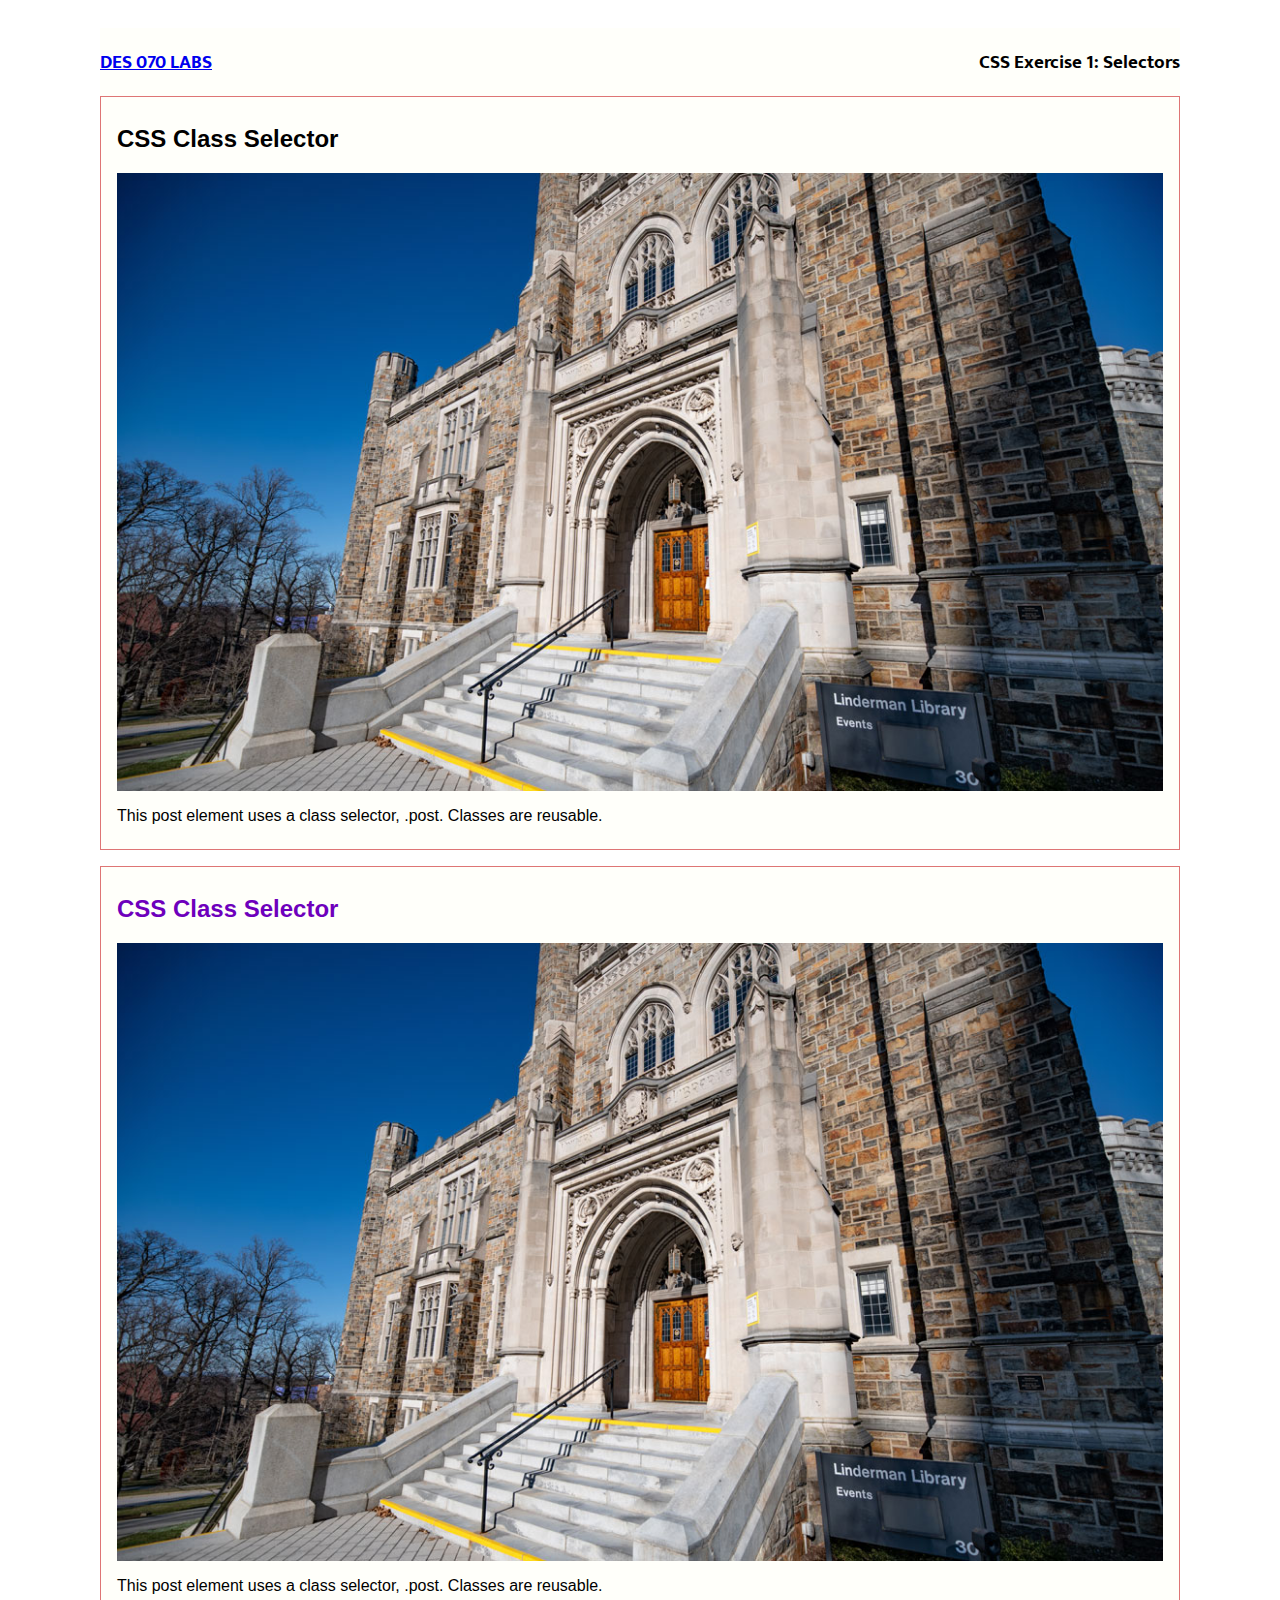
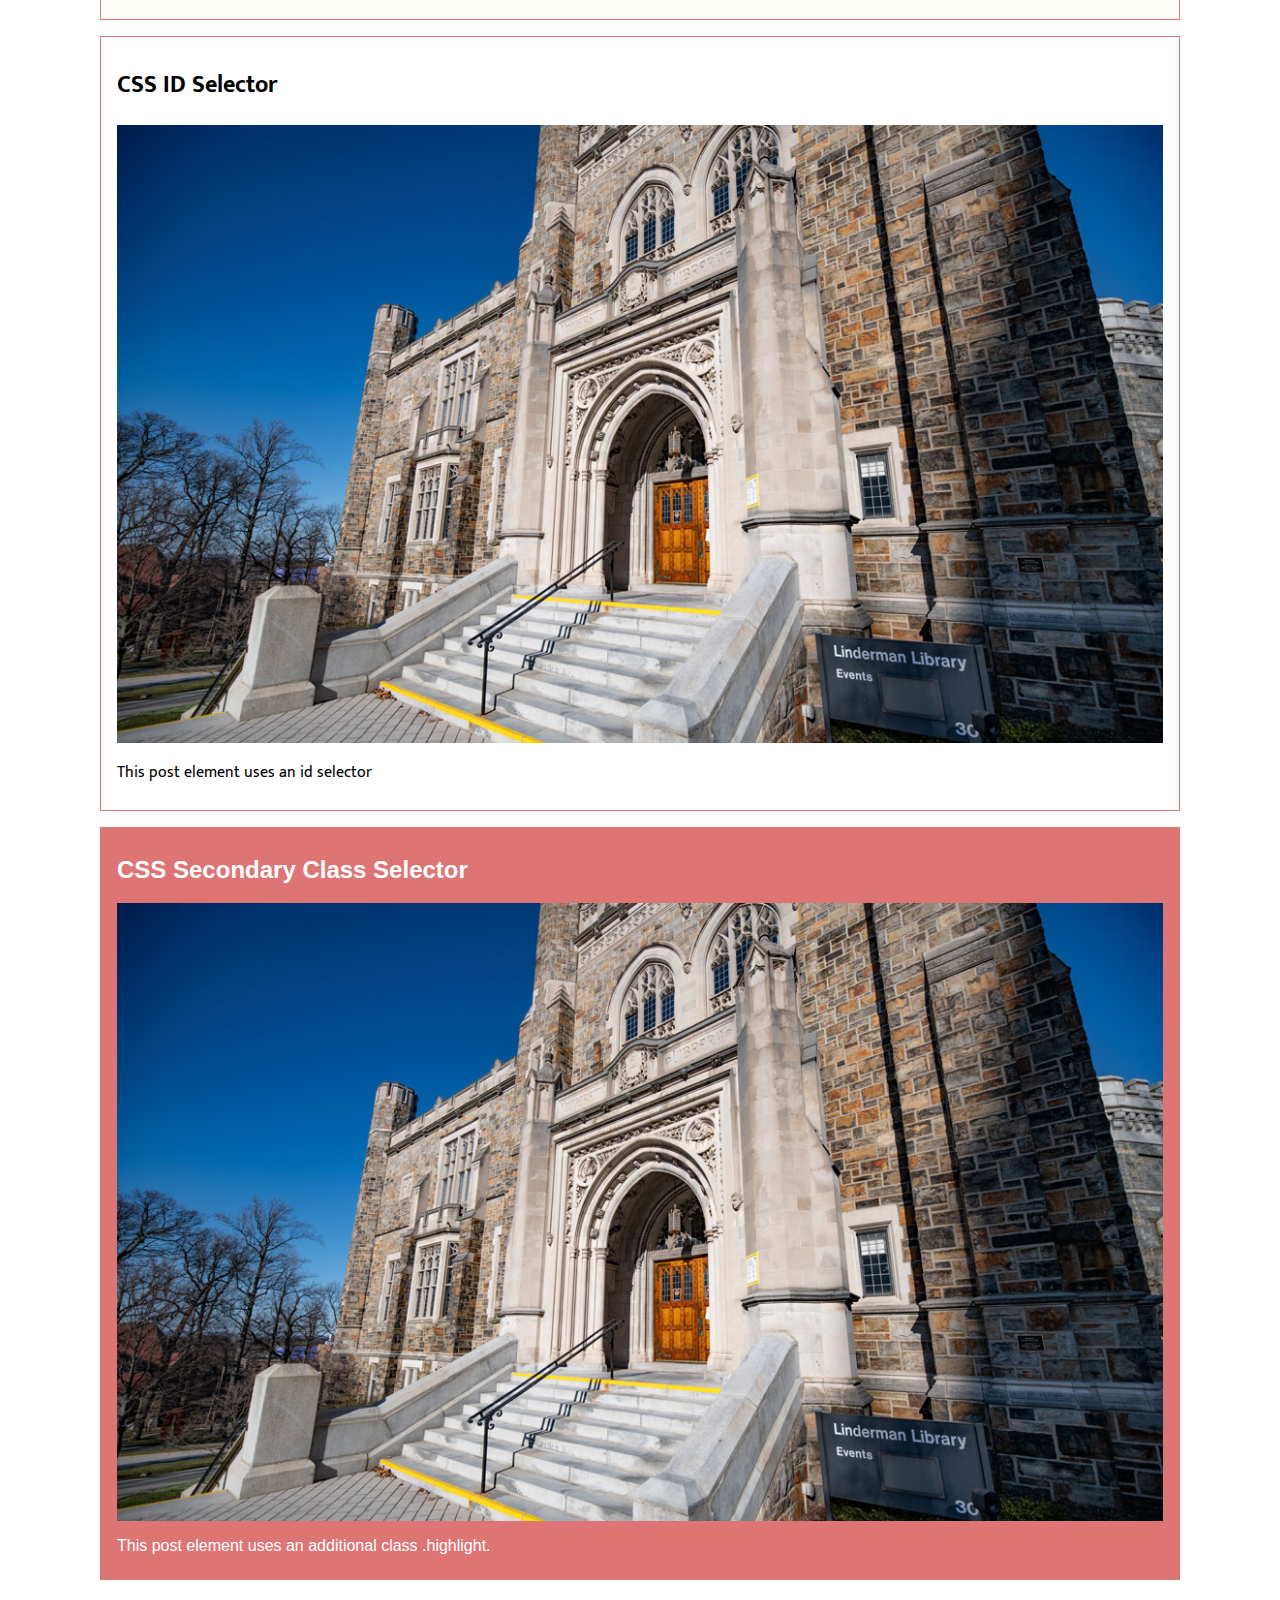
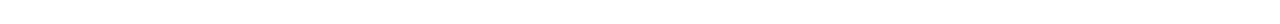
==== css-lab-1.html @ bbedff38 "recloning repo" ====
<!DOCTYPE html>
<html lang="en">
<head>
    <meta charset="UTF-8">
    <meta name="viewport" content="width=device-width, initial-scale=1.0">
    <link rel="preconnect" href="https://fonts.googleapis.com">
<link rel="preconnect" href="https://fonts.gstatic.com" crossorigin>
<link rel="stylesheet" href="css/style.css">
<link href="https://fonts.googleapis.com/css2?family=Mukta:wght@200;300;400;500;600;700;800&display=swap" 
rel="stylesheet">
    <title>Web Designs Labs</title>
</head>
<body>

    <main>
        
            <div id="head">
                <div>
                    <h3><a href="index.html">DES 070 LABS</a></h3>
            </div>

            <div class="sub-head">
                <h3> CSS Exercise 1: Selectors </h3>
        </div>
    </div>

    <div class="post">
        <h2>CSS Class Selector </h2>
        <img src="images/Lehigh-University__campus_Linderman-Library_04.jpg">
        <p> This post element uses a class selector, .post. Classes are reusable.  </p>
    </div>

        <div class="post">
            <h2 class="special-headline">CSS Class Selector </h2>
            <img src="images/Lehigh-University__campus_Linderman-Library_04.jpg">
            <p> This post element uses a class selector, .post. Classes are reusable.  </p>
        </div>

    
    
     <div id="post">
        <h2> CSS ID Selector</h2>
        <img src="images/Lehigh-University__campus_Linderman-Library_04.jpg">
        <p>This post element uses an id selector</p>
     </div>
        
     <div class="post highlight">
        <h2>CSS Secondary Class Selector</h2>
        <img src="images/Lehigh-University__campus_Linderman-Library_04.jpg">
        <p>This post element uses an additional class .highlight. </p>
</div>

    </main>

</body>
</html>
---- css/style.css ----
:root 
{
    --background-color: white;
    --light-color: white;
    --dark-color: rgb(222, 117, 117);

}


body {
    font-family: "Mukta", sans-serif;
    font-weight: 400;
    font-style: normal;
    background-color: var(--background-color);
    
}

main {
    position: relative;
    max-width: 1080px;
    margin: 0 auto;
    padding: 20px;
}
h1 {
    font-family: "Mukta", sans-serif;
    font-weight: 400;
    font-style: normal;
    
}

#head{
    background-color:rgb(255, 255, 250);
    display: flex;
    justify-content: space-between;
  }

.sub-head {
    margin-left:auto;
    order: 2;
}

.post{

    padding-left: 15px;
    font-family: 'Franklin Gothic Medium', sans-serif;
    font-optical-sizing: auto;
    font-weight: 15px;
    font-style: normal;


    border:1px solid var(--dark-color);
    margin-bottom: 1em;
    padding: .5em 1em;
}

#post {
 border: 1px solid var(--dark-color);
 margin-bottom: 1em;
 padding: .5em 1em;

}

  .post{
    background-color:rgb(255, 255, 250);
  }

 .post, #post{
    .img-container {
       aspect-ratio: 3/2;
    }

    img {
        width: 100%;
        height: auto;
        display: block;
    }

    a{
        color: var(--link-color);
        background-color: var(--dark-color);
        text-decoration: none;
    }

    a:hover{
        text-decoration: underline;
    }

  }

  .special-headline {
    font-weight: 900;
    color:rgb(110, 0, 188)
  }

  .highlight{
    background-color: var(--dark-color);
    color: var(--light-color);
    h2{
        color: var(--link-color);
    }
    
  }
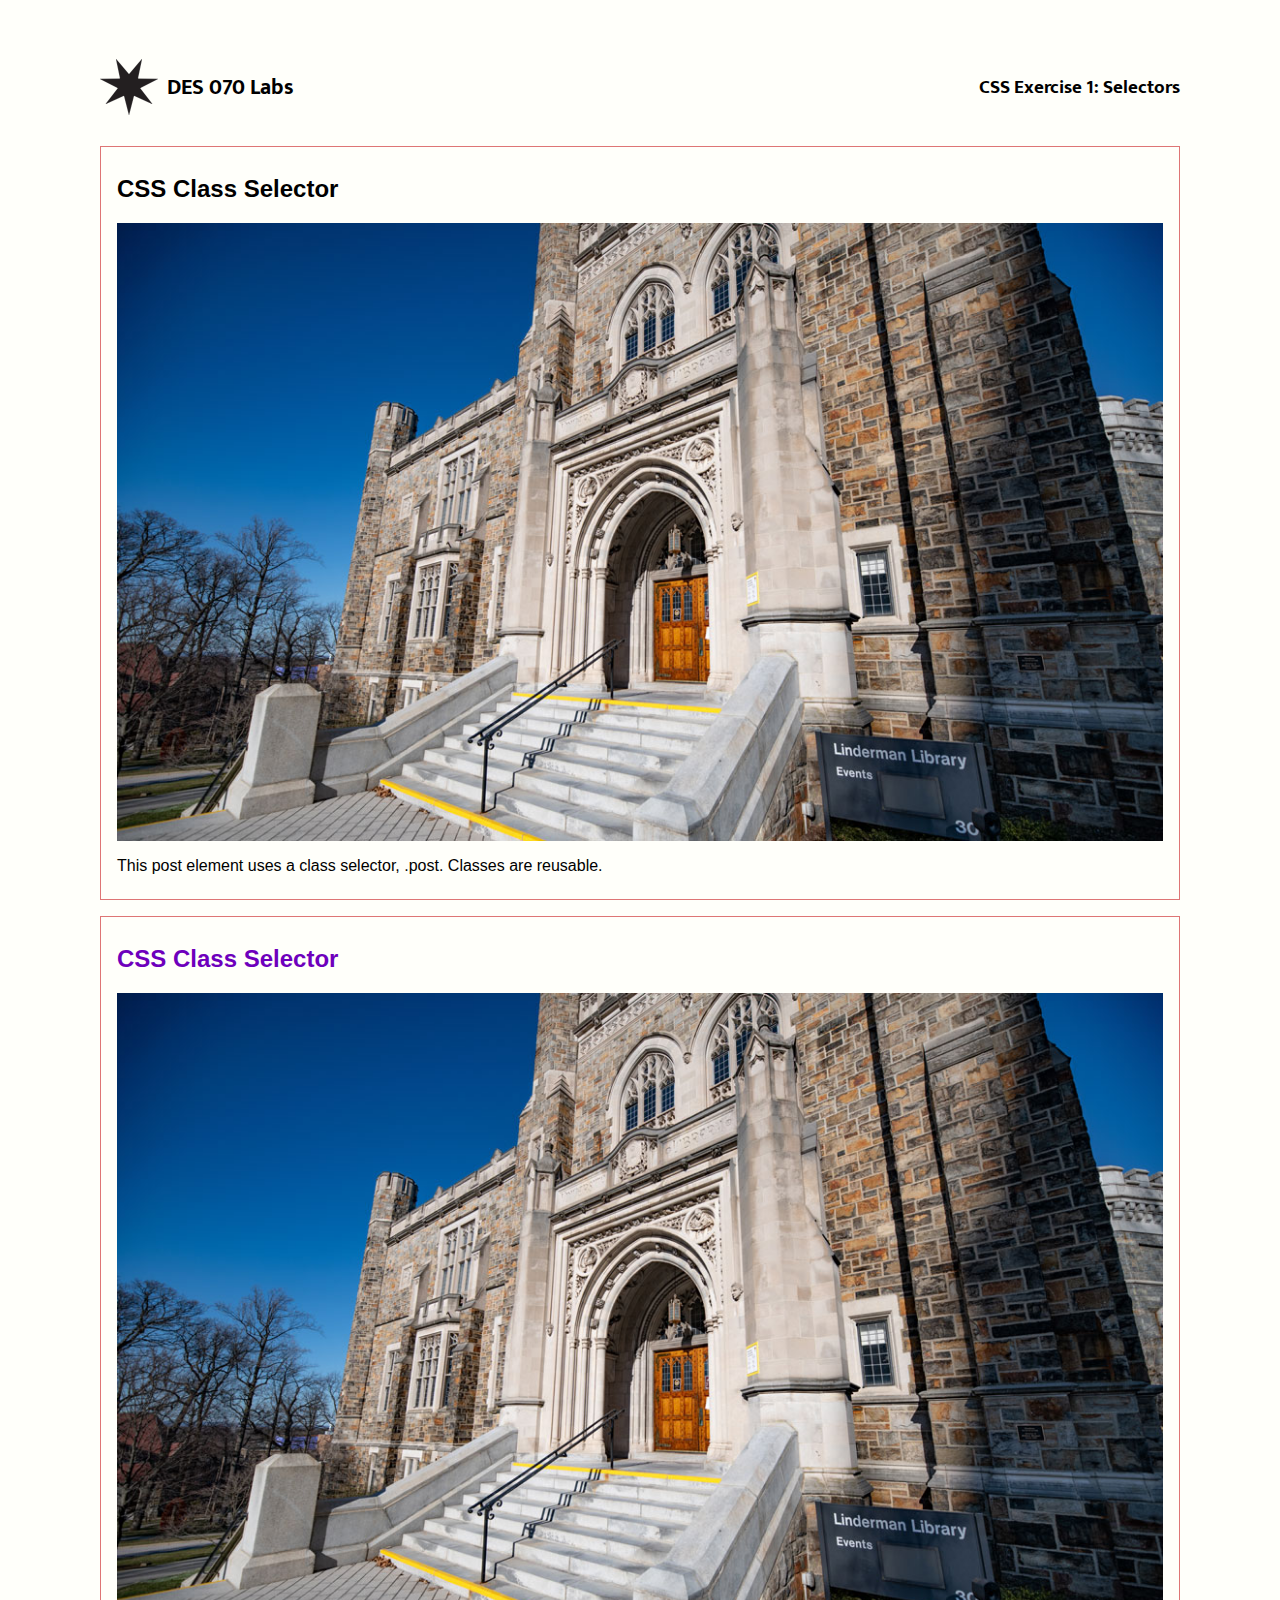
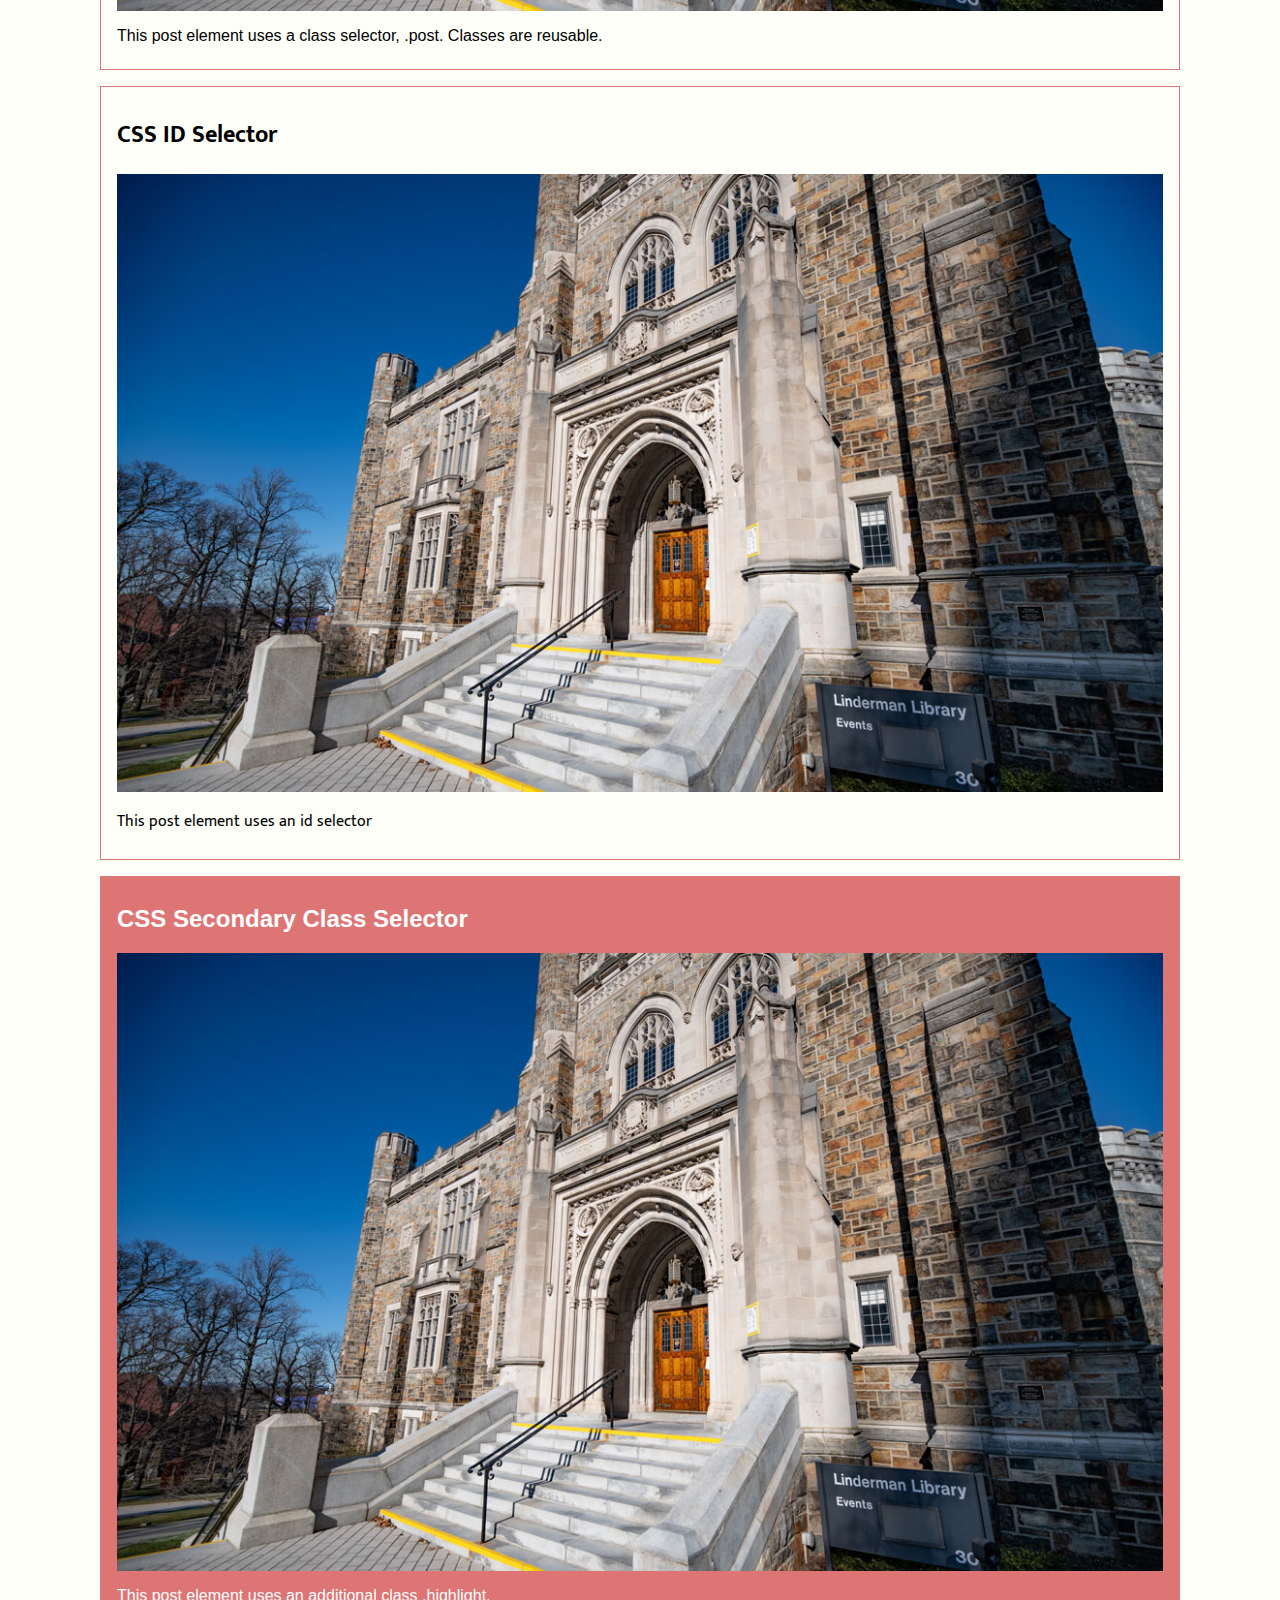
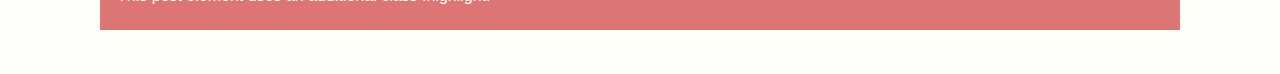
==== commit c3011ac0: "web design update" ====
--- a/css-lab-1.html
+++ b/css-lab-1.html
@@ -16,13 +16,18 @@
         
             <div id="head">
                 <div>
-                    <h3><a href="index.html">DES 070 LABS</a></h3>
+                    <h3><a href="index.html" class="logo-holder">
+                        <img id="logo" src="images/SVG.svg">
+                        <h3 id="logo-type">DES 070 Labs</h3>
+                    </a>
             </div>
 
             <div class="sub-head">
                 <h3> CSS Exercise 1: Selectors </h3>
         </div>
     </div>
+
+    <!--CSS SVG -->
 
     <div class="post">
         <h2>CSS Class Selector </h2>
--- a/css/style.css
+++ b/css/style.css
@@ -1,6 +1,6 @@
 :root 
 {
-    --background-color: white;
+    --background-color: rgb(255, 255, 250);
     --light-color: white;
     --dark-color: rgb(222, 117, 117);
 
@@ -35,7 +35,7 @@
   }
 
 .sub-head {
-    margin-left:auto;
+    margin-left: auto;
     order: 2;
 }
 
@@ -77,7 +77,6 @@
 
     a{
         color: var(--link-color);
-        background-color: var(--dark-color);
         text-decoration: none;
     }
 
@@ -101,4 +100,186 @@
     
   }
 
-  +  /*Lab 2 Styles */
+
+  .logo-holder {
+    display:flex;
+    align-items: center;
+    text-decoration: none;
+    color: var(--body-color);
+    font-weight: bold;
+  }
+
+  #logo {
+    height: 3em;
+    width: auto;
+    float: left;
+    margin-right: .5em;
+  }
+
+  .sub-head {
+    display: flex;
+    align-items: center;
+  }
+
+  .hide-me {
+    display: none;
+  }
+  
+  .post span {
+    color: coral;
+  }
+  
+  .block-div, .block {
+    display: block;
+    color: coral;
+    border: 1px solid var(--dark-color);
+    padding: 1em;
+  }
+  
+  .block {
+    margin: 1em 0;
+  }
+  
+  .inline {
+    display: inline;
+  }
+  
+  .inline-block {
+    display: inline-block;
+    text-transform: uppercase;
+    padding: 0.2em 0.8em;
+    color: var(--dark-color) !important;
+    background-color: coral;
+    transform: rotate(-8deg);
+    font-weight: 800;
+    font-variation-settings:
+      "wdth" 75;
+  }
+  
+  .static {
+    position: static;
+    border: 1px solid var(--dark-color);
+  }
+  
+  .fixed {
+    z-index: 999;
+    position: fixed;
+    bottom: 1em;
+    right: 1em;
+    width: 200px;
+    padding: 1em;
+    background-color: coral;
+    border: 1px solid var(--dark-color);
+  }
+  
+  .relative {
+    position: relative;
+    left: 1em;
+    width: calc(100% - 1em);
+    border: 1px solid var(--dark-color);
+  }
+  
+  .absolute-demo-holder {
+    position: relative;
+    border: 1px solid var(--dark-color);
+    width: 100%;
+    margin-bottom: 1em;
+    aspect-ratio: 4/3;
+  }
+  
+  .absolute-bubble {
+    position: absolute;
+    top: 50%;
+    left: 50%;
+    width: 100px;
+    height: 100px;
+    background: coral;
+    border-radius: 50px;
+    transform: translate(-50%, -50%); /* This is a shorthand of translateX(-50%) and translateY(-50%) */
+  }
+  
+  .sticky-demo-holder {
+    overflow: scroll;
+    position: relative;
+    border: 1px solid var(--dark-color);
+    width: 100%;
+    margin-bottom: 1em;
+    height: 200px;
+    p {
+      margin: 1em;
+    }
+  }
+  
+  .sticky-bit {
+    background-color: coral;
+    position: sticky;
+    top: 0;
+    padding: 1em;
+  }
+  
+  .float-demo-holder {
+    border: 1px solid var(--dark-color);
+    padding: 0 1em;
+    margin-bottom: 1em;
+  
+    .img-right {
+      width: 15em;
+      height: auto;
+      float: right;
+      margin: 1em 0 1em 1em;
+    }
+    
+    .img-left {
+      width: 15em;
+      height: auto;
+      float: left;
+      margin: 1em 1em 1em 0;
+    }
+  
+  }
+  
+  .column-demo-holder {
+    border: 1px solid var(--dark-color);
+    padding: 1em;
+    margin-bottom: 1em;
+    overflow: hidden;
+  
+    .column {
+      width: calc(100%/3 - 2rem);
+      aspect-ratio: 1;
+      float: left;
+      padding: 1rem;
+      font-size: 2em;
+      font-weight: 100;
+      font-style: italic;
+      background-color: hsl(16, 100%, 66%);
+      &:nth-child(even){
+        background-color: hsl(16, 100%, 44%);
+      }
+    }
+  
+    .masthead {
+      background-color: #600060;
+      margin: 1em;
+      height: 100px;
+    }
+  
+    .side-nav {
+      background-color: #006060;
+      float: left;
+      margin: 1em;
+      height: 60vh;
+      width: calc(25% - 2em);
+    }
+  
+    .article {
+      background-color: #606000;
+      float: left;
+      margin: 1em;
+      height: 60vh;
+      width: calc(75% - 2em);
+      
+    }
+  
+  }